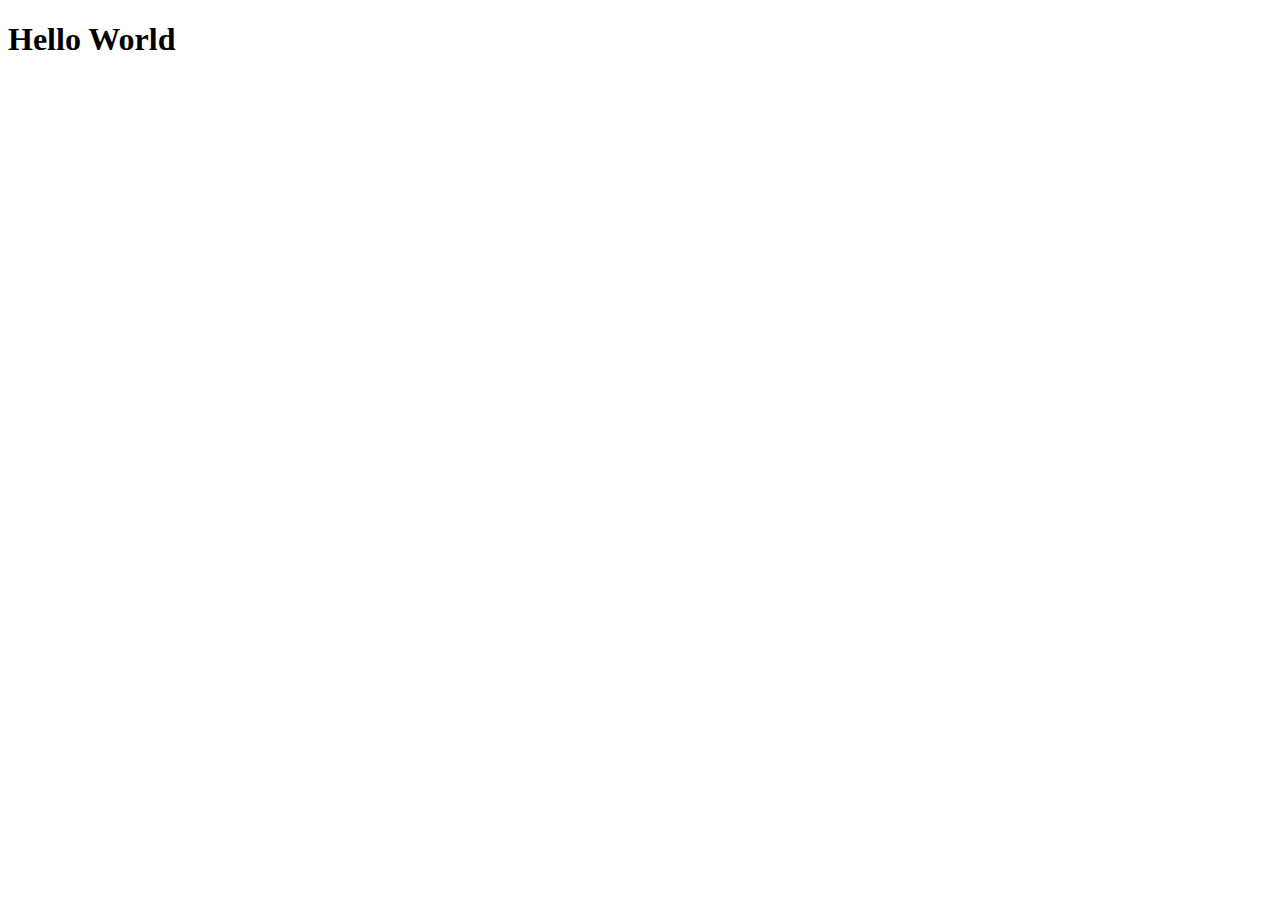
==== index.html @ a04a40e5 "Create index.html" ====
<!DOCTYPE html>
<html lang="en">
<head>
    <meta charset="UTF-8">
    <meta http-equiv="X-UA-Compatible" content="IE=edge">
    <meta name="viewport" content="width=device-width, initial-scale=1.0">
    <title>Document</title>
</head>
<body>
    <h1>Hello World</h1>
</body>
</html>
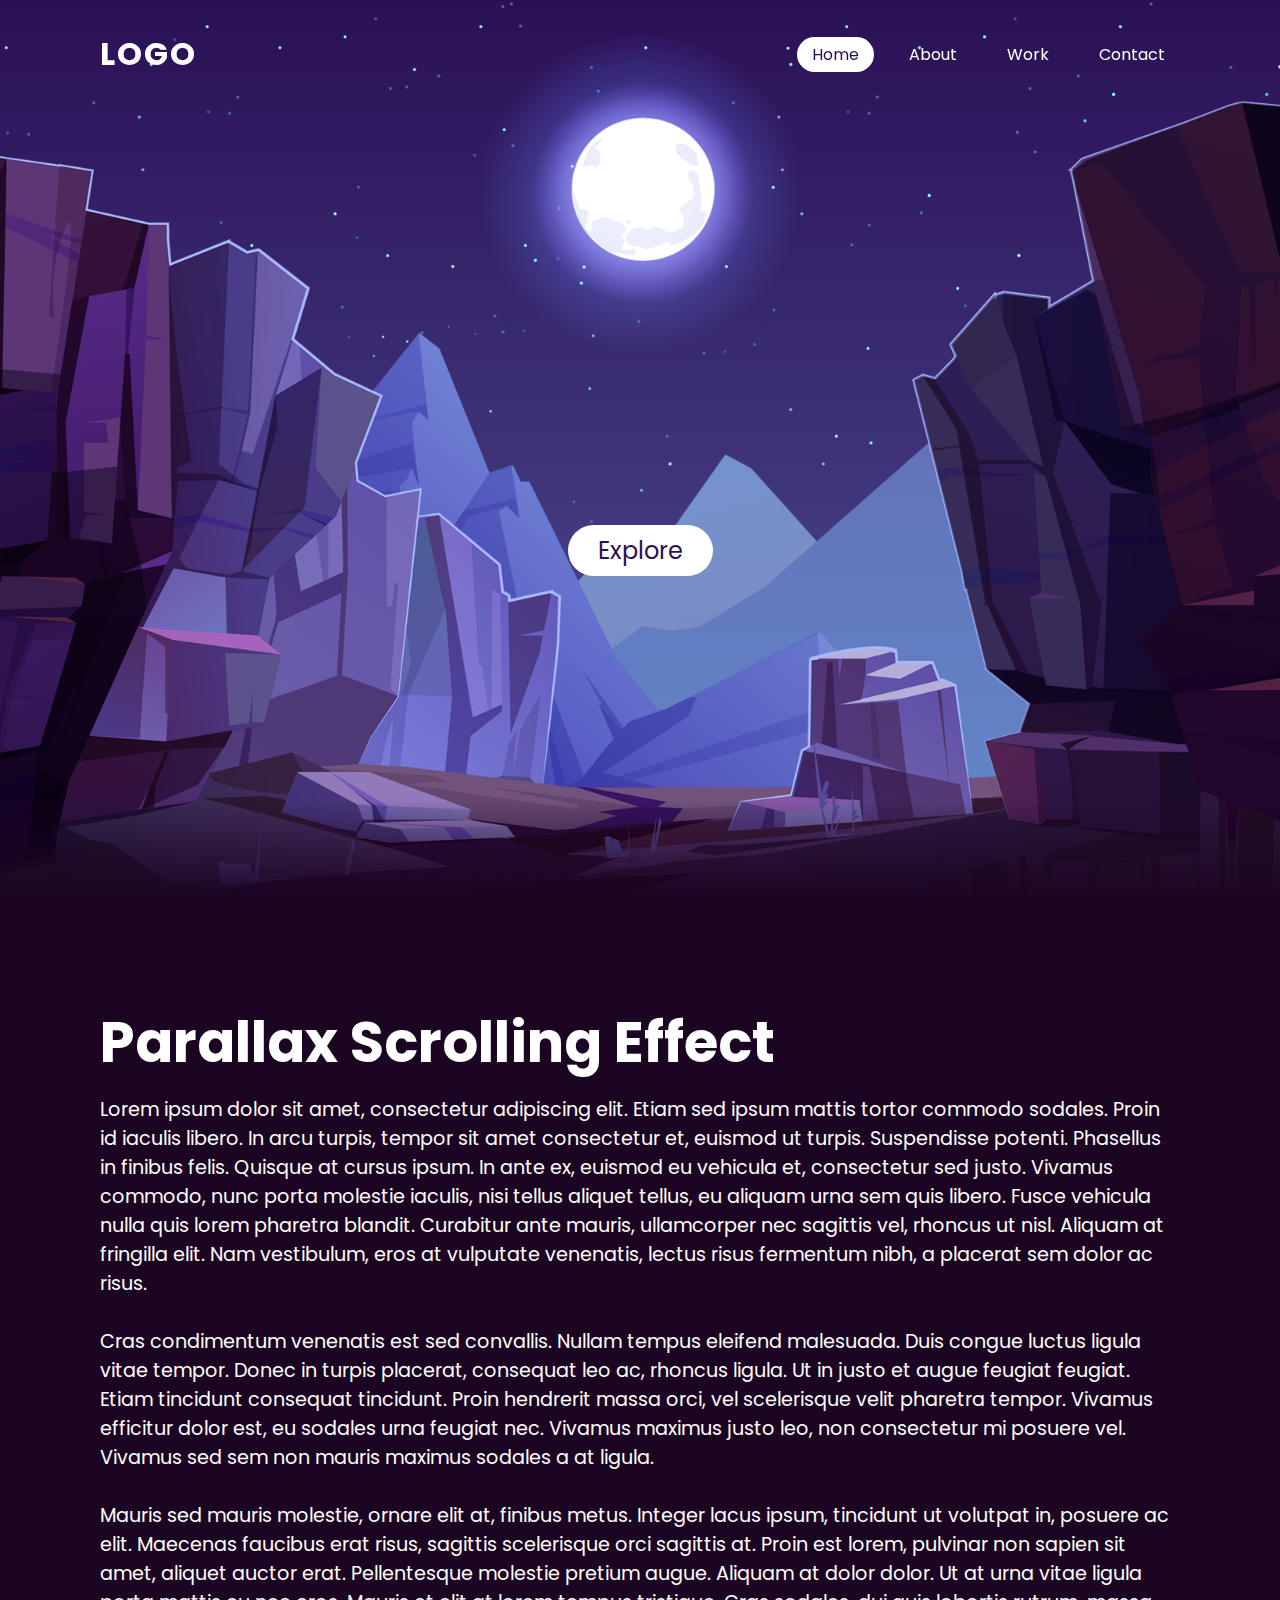
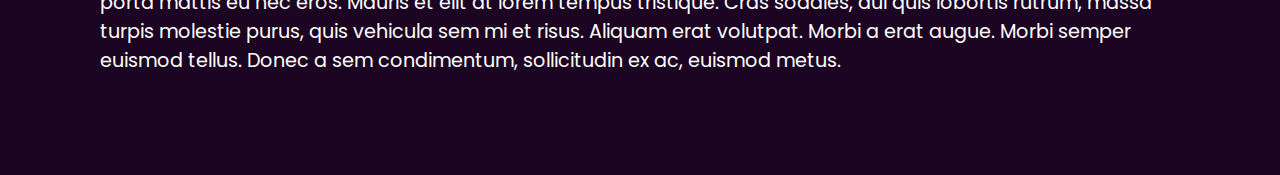
==== commit 226490e2: "Add files via upload" ====
--- a/index.html
+++ b/index.html
@@ -1,12 +1,74 @@
-<!DOCTYPE html>
-<html lang="en">
-<head>
-    <meta charset="UTF-8">
-    <meta http-equiv="X-UA-Compatible" content="IE=edge">
-    <meta name="viewport" content="width=device-width, initial-scale=1.0">
-    <title>Document</title>
-</head>
-<body>
-    <h1>Hello World</h1>
-</body>
-</html>
+<!DOCTYPE html>
+<html lang="en">
+<head>
+    <title>Website</title>
+    <link rel="stylesheet" type="text/css" href="style.css">
+</head>
+<body>
+    <header>
+        <a href="#" class="logo">Logo</a>
+        <ul>
+            <li><a href="#" class="active">Home</a></li>
+            <li><a href="https://www.youtube.com/watch?v=dQw4w9WgXcQ">About</a></li>
+            <li><a href="#">Work</a></li>
+            <li><a href="#">Contact</a></li>
+        </ul>
+    </header>
+    <section>
+        <img src="stars.png" id="stars">
+        <img src="moon.png" id="moon">
+        <img src="mountains_behind.png" id="mountains_behind">
+        <h2 id="text">Moon Light</h2>
+        <a href="#sec" id="btn">Explore</a>
+        <img src="mountains_front.png" id="mountains_front">
+    </section>
+    <div class="sec" id="sec">
+        <h2>Parallax Scrolling Effect</h2>
+        <p>Lorem ipsum dolor sit amet, consectetur adipiscing elit. 
+            Etiam sed ipsum mattis tortor commodo sodales. Proin id iaculis libero. 
+            In arcu turpis, tempor sit amet consectetur et, euismod ut turpis. Suspendisse potenti. 
+            Phasellus in finibus felis. Quisque at cursus ipsum. In ante ex, euismod eu vehicula et, 
+            consectetur sed justo. Vivamus commodo, nunc porta molestie iaculis, 
+            nisi tellus aliquet tellus, eu aliquam urna sem quis libero. 
+            Fusce vehicula nulla quis lorem pharetra blandit. Curabitur ante mauris, ullamcorper nec sagittis vel, 
+            rhoncus ut nisl. Aliquam at fringilla elit. Nam vestibulum, eros at vulputate venenatis, 
+            lectus risus fermentum nibh, a placerat sem dolor ac risus. <br><br>
+            Cras condimentum venenatis est sed convallis. Nullam tempus eleifend malesuada.
+            Duis congue luctus ligula vitae tempor. Donec in turpis placerat, consequat leo ac, 
+            rhoncus ligula. Ut in justo et augue feugiat feugiat. Etiam tincidunt consequat tincidunt. 
+            Proin hendrerit massa orci, vel scelerisque velit pharetra tempor. 
+            Vivamus efficitur dolor est, eu sodales urna feugiat nec. Vivamus maximus justo leo, 
+            non consectetur mi posuere vel. Vivamus sed sem non mauris maximus sodales a at ligula. <br><br>
+            Mauris sed mauris molestie, ornare elit at, finibus metus. Integer lacus ipsum, 
+            tincidunt ut volutpat in, posuere ac elit. Maecenas faucibus erat risus, 
+            sagittis scelerisque orci sagittis at. Proin est lorem, pulvinar non sapien sit amet, aliquet auctor erat.
+             Pellentesque molestie pretium augue. Aliquam at dolor dolor. Ut at urna vitae ligula porta mattis eu nec eros. 
+             Mauris et elit at lorem tempus tristique. Cras sodales, dui quis lobortis rutrum, massa turpis molestie purus, 
+             quis vehicula sem mi et risus. Aliquam erat volutpat. Morbi a erat augue. Morbi semper euismod tellus. 
+             Donec a sem condimentum, sollicitudin ex ac, euismod metus.</p>
+    </div>
+
+    <script>
+        let stars = document.getElementById("stars")
+        let moon = document.getElementById("moon")
+        let mountains_behind = document.getElementById("mountains_behind")
+        let text = document.getElementById("text")
+        let btn = document.getElementById("btn")
+        let mountains_front = document.getElementById("mountains_front")
+        let header = document.querySelector("header");
+
+        window.addEventListener("scroll", function(){
+            let value = window.scrollY;
+            stars.style.left = value * 0.25 + "px";
+            moon.style.top = value * 1.05 + "px";
+            mountains_behind.style.top = value * 0.5 + "px";
+            mountains_front.style.top = value * 0 + "px";
+
+            text.style.marginRight = value * 4 + "px";
+            text.style.marginTop = value * 1.5 + "px";
+            btn.style.marginTop = value * 1.5 + "px";
+            header.style.top = value * 0.5 + "px";
+        })
+    </script>
+</body>
+</html>--- a/style.css
+++ b/style.css
@@ -0,0 +1,137 @@
+@import url("https://fonts.googleapis.com/css?family=Poppins:300,400,500,600,700,800,900&display=swap");
+*
+{
+    margin: 0;
+    padding: 0;
+    box-sizing: border-box;
+    font-family: "Poppins", sans-serif;
+    scroll-behavior: smooth;
+}
+body
+{
+    min-height: 100vh;
+    overflow-x: hidden;
+    background: linear-gradient(#2b1055,#7597de);
+}
+header
+{
+    position: absolute;
+    top: 0;
+    left: 0;
+    width: 100%;
+    padding: 30px 100px;
+    display: flex;
+    justify-content: space-between;
+    align-items: center;
+    z-index: 10000;
+}
+header .logo
+{
+    color: #fff;
+    font-weight: 700;
+    text-decoration: none;
+    font-size: 2em;
+    text-transform: uppercase;
+    letter-spacing: 2px;
+}
+header ul
+{
+    display: flex;
+    justify-content: center;
+    align-items: center;
+}
+header ul li
+{
+    list-style: none;
+    margin-left: 20px;
+}
+header ul li a
+{
+    text-decoration: none;
+    padding: 6px 15px;
+    color: #fff;
+    border-radius: 20px;
+}
+header ul li a:hover ,
+header ul li a.active
+{
+    background: #fff;
+    color: #2b1055;
+}
+section
+{
+    position: relative;
+    width: 100%;
+    height: 100vh;
+    padding: 100px;
+    display: flex;
+    justify-content: center;
+    align-items: center;
+    overflow: hidden;
+}
+section::before
+{
+    content: "";
+    position: absolute;
+    bottom: 0;
+    width: 100%;
+    height: 100px;
+    background: linear-gradient(to top,#1c0522,transparent);
+    z-index: 1000;
+}
+section img
+{
+    position: absolute;
+    top: 0;
+    left: 0;
+    width: 100%;
+    height: 100%;
+    object-fit: cover;
+    pointer-events: none;
+}
+section img#moon
+{
+    mix-blend-mode: screen;
+}
+section img#mountains_front
+{
+    z-index: 10;
+}
+#text
+{
+    position: absolute;
+    right: -350px;
+    color: #fff;
+    white-space: nowrap;
+    font-size: 7.5vw;
+    z-index: 9;
+}
+#btn
+{
+    text-decoration: none;
+    display: inline-block;
+    padding: 8px 30px;
+    border-radius: 40px;
+    background: #fff;
+    color: #2b1055;
+    font-size: 1.5em;
+    z-index: 9;
+    transform: translateY(100px);
+}
+.sec
+{
+    position: relative;
+    padding: 100px;
+    background: #1c0522;
+}
+.sec h2
+{
+    font-size: 3.5em;
+    margin-bottom: 10px;
+    color: #fff;
+}
+.sec p
+{
+    font-size: 1.2em;
+    color: #fff;
+}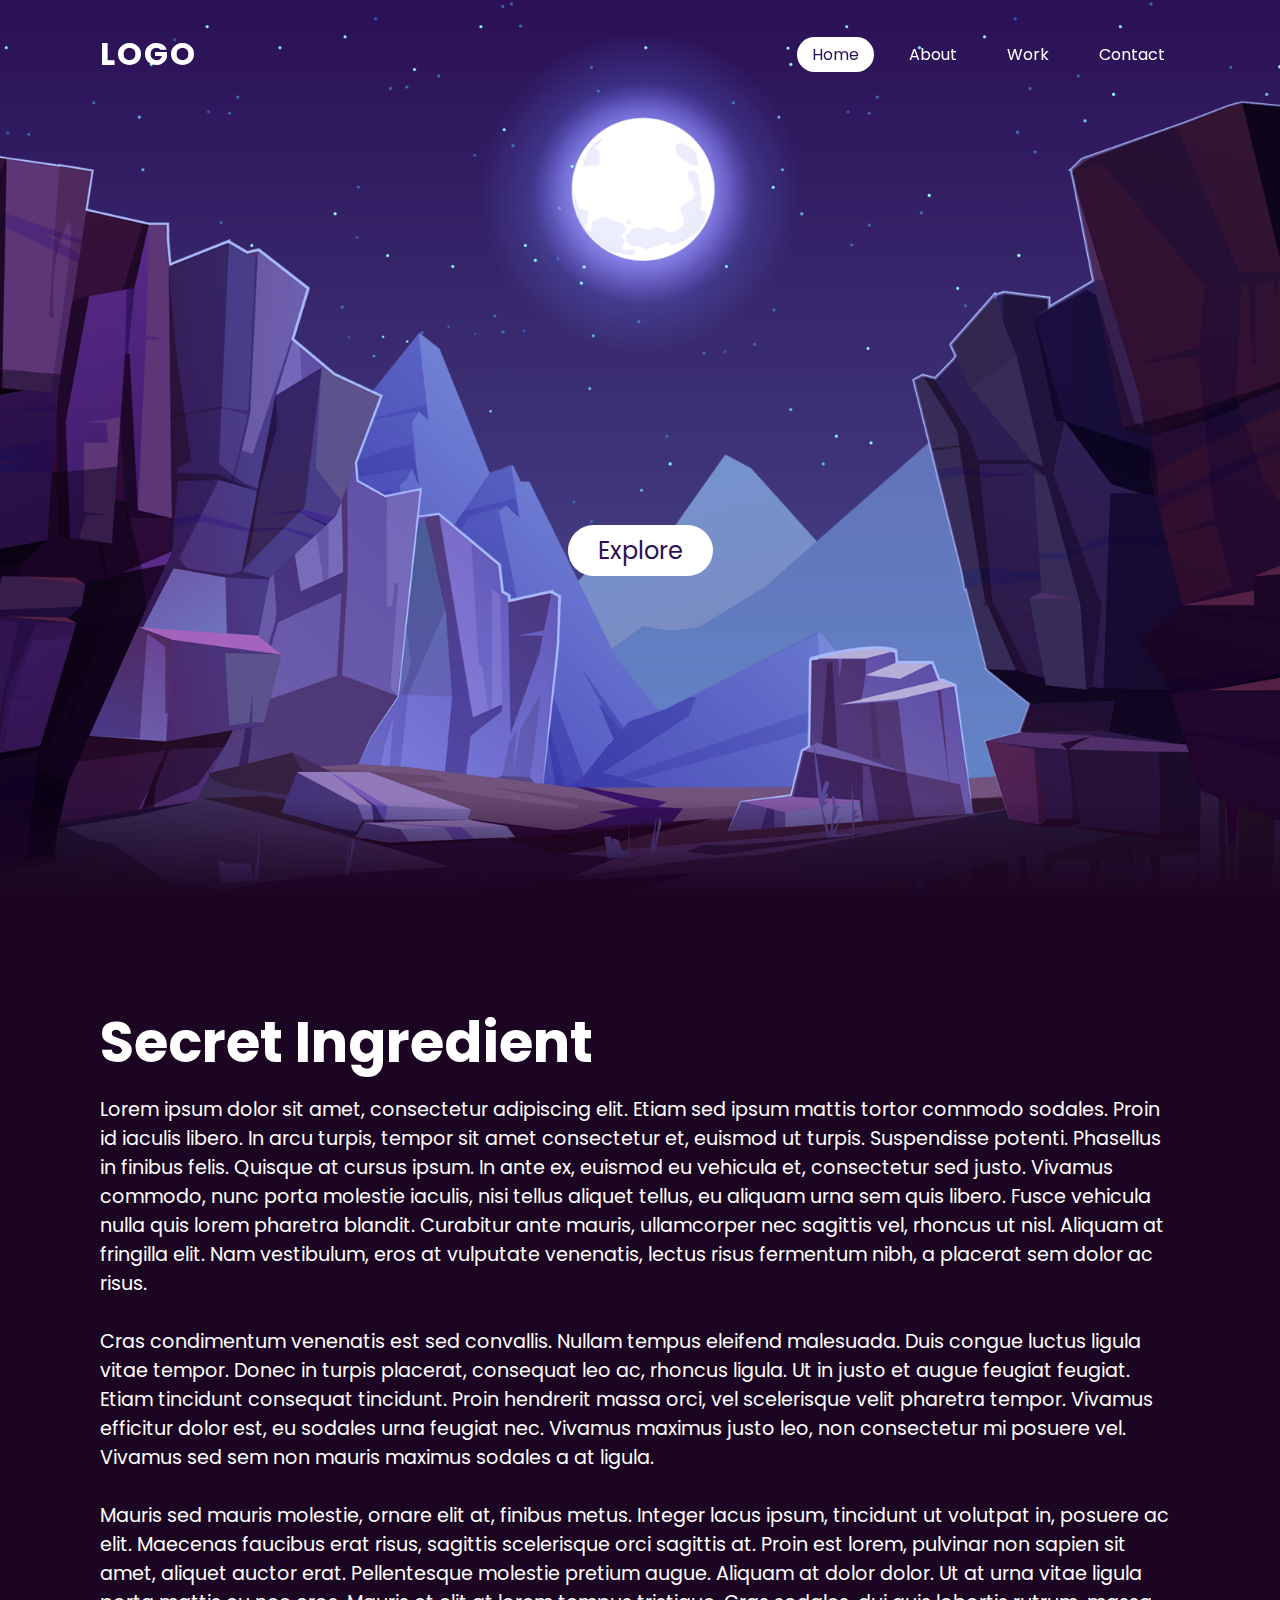
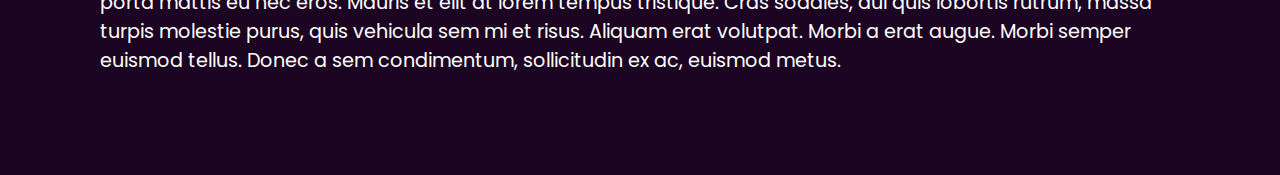
==== commit 830f3d94: "Update" ====
--- a/index.html
+++ b/index.html
@@ -23,7 +23,7 @@
         <img src="mountains_front.png" id="mountains_front">
     </section>
     <div class="sec" id="sec">
-        <h2>Parallax Scrolling Effect</h2>
+        <h2>Secret Ingredient</h2>
         <p>Lorem ipsum dolor sit amet, consectetur adipiscing elit. 
             Etiam sed ipsum mattis tortor commodo sodales. Proin id iaculis libero. 
             In arcu turpis, tempor sit amet consectetur et, euismod ut turpis. Suspendisse potenti. 
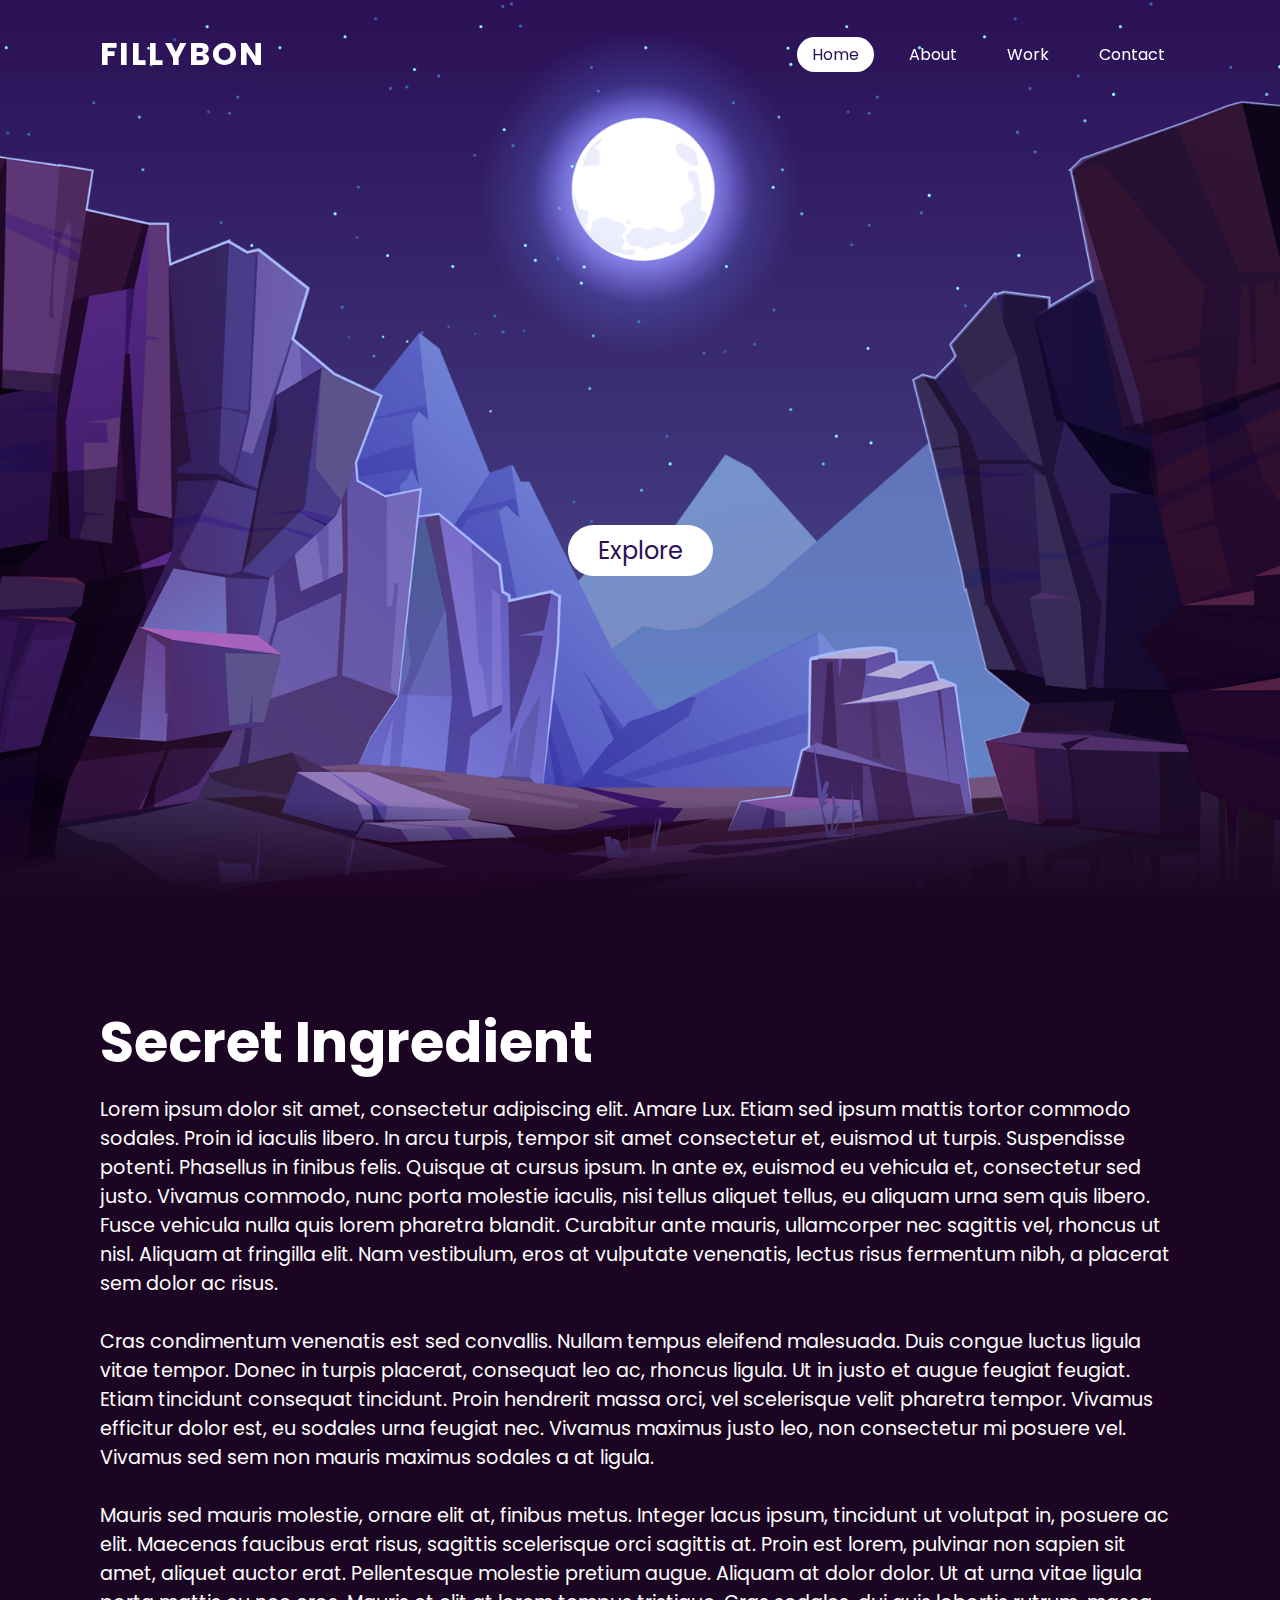
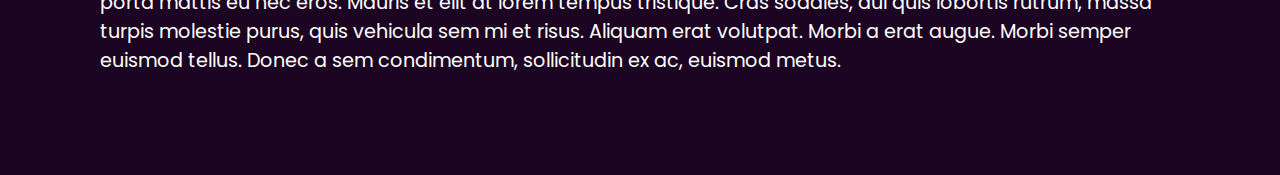
==== commit 76d1c0e3: "commit" ====
--- a/index.html
+++ b/index.html
@@ -2,29 +2,29 @@
 <html lang="en">
 <head>
     <title>Website</title>
-    <link rel="stylesheet" type="text/css" href="style.css">
+    <link rel="stylesheet" type="text/css" href="css/index.css">
 </head>
 <body>
     <header>
-        <a href="#" class="logo">Logo</a>
+        <a href="#" class="logo">Fillybon</a>
         <ul>
-            <li><a href="#" class="active">Home</a></li>
-            <li><a href="https://www.youtube.com/watch?v=dQw4w9WgXcQ">About</a></li>
-            <li><a href="#">Work</a></li>
-            <li><a href="#">Contact</a></li>
+            <li><a href="./index.html" class="active">Home</a></li>
+            <li><a href="./about.html">About</a></li>
+            <li><a href="./work.html">Work</a></li>
+            <li><a href="https://www.youtube.com/watch?v=dQw4w9WgXcQ">Contact</a></li>
         </ul>
     </header>
     <section>
-        <img src="stars.png" id="stars">
-        <img src="moon.png" id="moon">
-        <img src="mountains_behind.png" id="mountains_behind">
+        <img src="resources/stars.png" id="stars">
+        <img src="resources/moon.png" id="moon">
+        <img src="resources/mountains_behind.png" id="mountains_behind">
         <h2 id="text">Moon Light</h2>
         <a href="#sec" id="btn">Explore</a>
-        <img src="mountains_front.png" id="mountains_front">
+        <img src="resources/mountains_front.png" id="mountains_front">
     </section>
     <div class="sec" id="sec">
         <h2>Secret Ingredient</h2>
-        <p>Lorem ipsum dolor sit amet, consectetur adipiscing elit. 
+        <p>Lorem ipsum dolor sit amet, consectetur adipiscing elit. Amare Lux.
             Etiam sed ipsum mattis tortor commodo sodales. Proin id iaculis libero. 
             In arcu turpis, tempor sit amet consectetur et, euismod ut turpis. Suspendisse potenti. 
             Phasellus in finibus felis. Quisque at cursus ipsum. In ante ex, euismod eu vehicula et, 
--- a/css/index.css
+++ b/css/index.css
@@ -0,0 +1,137 @@
+@import url("https://fonts.googleapis.com/css?family=Poppins:300,400,500,600,700,800,900&display=swap");
+*
+{
+    margin: 0;
+    padding: 0;
+    box-sizing: border-box;
+    font-family: "Poppins", sans-serif;
+    scroll-behavior: smooth;
+}
+body
+{
+    min-height: 100vh;
+    overflow-x: hidden;
+    background: linear-gradient(#2b1055,#7597de);
+}
+header
+{
+    position: absolute;
+    top: 0;
+    left: 0;
+    width: 100%;
+    padding: 30px 100px;
+    display: flex;
+    justify-content: space-between;
+    align-items: center;
+    z-index: 10000;
+}
+header .logo
+{
+    color: #fff;
+    font-weight: 700;
+    text-decoration: none;
+    font-size: 2em;
+    text-transform: uppercase;
+    letter-spacing: 2px;
+}
+header ul
+{
+    display: flex;
+    justify-content: center;
+    align-items: center;
+}
+header ul li
+{
+    list-style: none;
+    margin-left: 20px;
+}
+header ul li a
+{
+    text-decoration: none;
+    padding: 6px 15px;
+    color: #fff;
+    border-radius: 20px;
+}
+header ul li a:hover ,
+header ul li a.active
+{
+    background: #fff;
+    color: #2b1055;
+}
+section
+{
+    position: relative;
+    width: 100%;
+    height: 100vh;
+    padding: 100px;
+    display: flex;
+    justify-content: center;
+    align-items: center;
+    overflow: hidden;
+}
+section::before
+{
+    content: "";
+    position: absolute;
+    bottom: 0;
+    width: 100%;
+    height: 100px;
+    background: linear-gradient(to top,#1c0522,transparent);
+    z-index: 1000;
+}
+section img
+{
+    position: absolute;
+    top: 0;
+    left: 0;
+    width: 100%;
+    height: 100%;
+    object-fit: cover;
+    pointer-events: none;
+}
+section img#moon
+{
+    mix-blend-mode: screen;
+}
+section img#mountains_front
+{
+    z-index: 10;
+}
+#text
+{
+    position: absolute;
+    right: -350px;
+    color: #fff;
+    white-space: nowrap;
+    font-size: 7.5vw;
+    z-index: 9;
+}
+#btn
+{
+    text-decoration: none;
+    display: inline-block;
+    padding: 8px 30px;
+    border-radius: 40px;
+    background: #fff;
+    color: #2b1055;
+    font-size: 1.5em;
+    z-index: 9;
+    transform: translateY(100px);
+}
+.sec
+{
+    position: relative;
+    padding: 100px;
+    background: #1c0522;
+}
+.sec h2
+{
+    font-size: 3.5em;
+    margin-bottom: 10px;
+    color: #fff;
+}
+.sec p
+{
+    font-size: 1.2em;
+    color: #fff;
+}